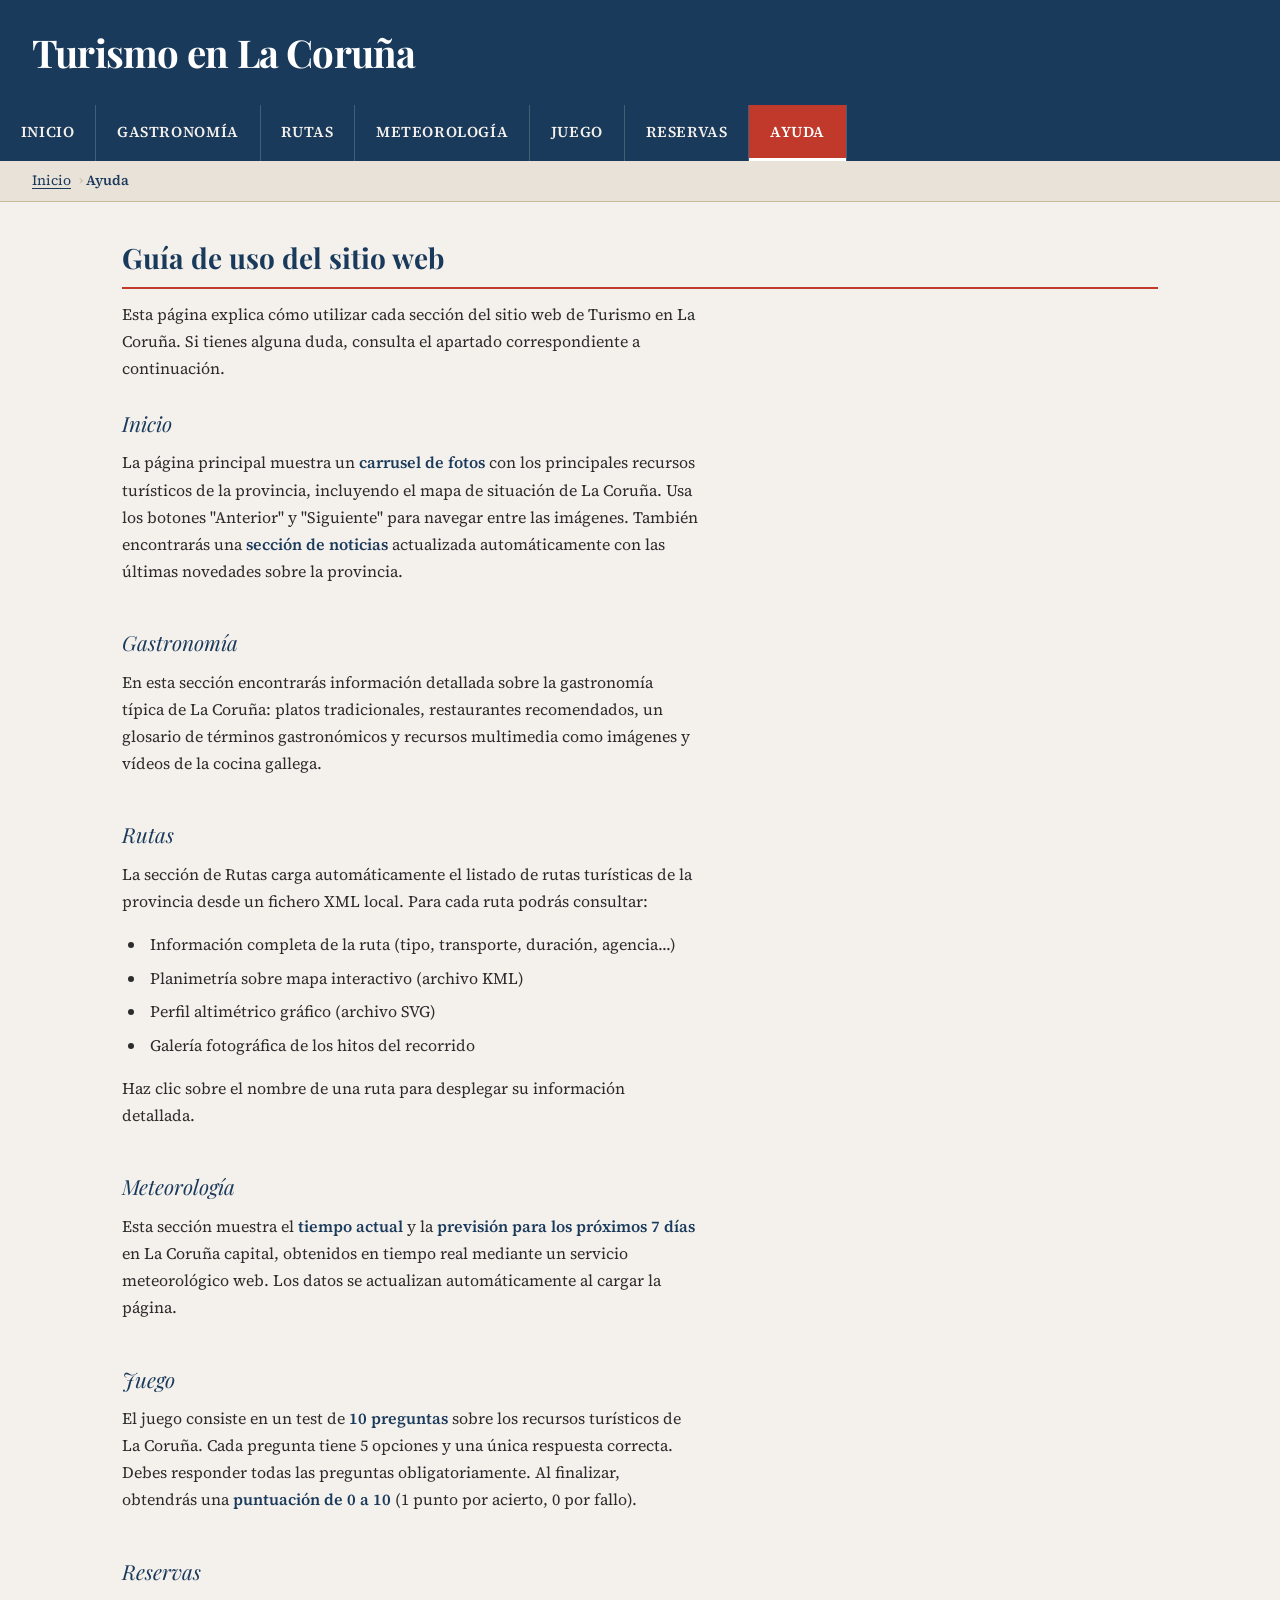
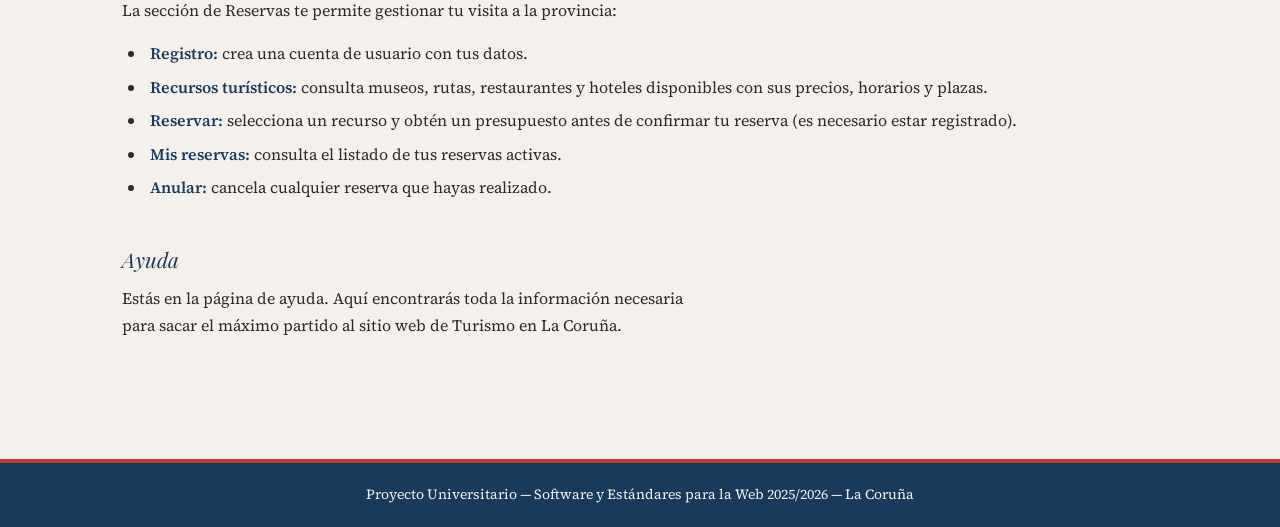
==== ayuda.html @ bd4f543a "Creacion de todos los html y la pagina de estilos" ====
<!DOCTYPE html>
<html lang="es">
<head>
  <meta charset="UTF-8">
  <meta name="viewport" content="width=device-width, initial-scale=1.0">
  <title>Ayuda &mdash; Turismo La Coruña</title>
  <link rel="stylesheet" href="estilo/estilo.css">
  <link rel="stylesheet" href="estilo/layout.css">
</head>
<body>

  <header>
    <h1><a href="index.html">Turismo en La Coruña</a></h1>
  </header>

  <nav>
    <ul>
      <li><a href="index.html">Inicio</a></li>
      <li><a href="gastronomia.html">Gastronomía</a></li>
      <li><a href="rutas.html">Rutas</a></li>
      <li><a href="meteorologia.html">Meteorología</a></li>
      <li><a href="juego.html">Juego</a></li>
      <li><a href="php/reservas.php">Reservas</a></li>
      <li class="activo"><a href="ayuda.html">Ayuda</a></li>
    </ul>
  </nav>

  <nav>
    <ol>
      <li><a href="index.html">Inicio</a></li>
      <li>Ayuda</li>
    </ol>
  </nav>

  <main>

    <article>
      <h2>Guía de uso del sitio web</h2>
      <p>
        Esta página explica cómo utilizar cada sección del sitio web de Turismo en La Coruña.
        Si tienes alguna duda, consulta el apartado correspondiente a continuación.
      </p>

      <section>
        <h3>Inicio</h3>
        <p>
          La página principal muestra un <strong>carrusel de fotos</strong> con los principales
          recursos turísticos de la provincia, incluyendo el mapa de situación de La Coruña.
          Usa los botones "Anterior" y "Siguiente" para navegar entre las imágenes.
          También encontrarás una <strong>sección de noticias</strong> actualizada automáticamente
          con las últimas novedades sobre la provincia.
        </p>
      </section>

      <section>
        <h3>Gastronomía</h3>
        <p>
          En esta sección encontrarás información detallada sobre la gastronomía típica de
          La Coruña: platos tradicionales, restaurantes recomendados, un glosario de términos
          gastronómicos y recursos multimedia como imágenes y vídeos de la cocina gallega.
        </p>
      </section>

      <section>
        <h3>Rutas</h3>
        <p>
          La sección de Rutas carga automáticamente el listado de rutas turísticas de la
          provincia desde un fichero XML local. Para cada ruta podrás consultar:
        </p>
        <ul>
          <li>Información completa de la ruta (tipo, transporte, duración, agencia...)</li>
          <li>Planimetría sobre mapa interactivo (archivo KML)</li>
          <li>Perfil altimétrico gráfico (archivo SVG)</li>
          <li>Galería fotográfica de los hitos del recorrido</li>
        </ul>
        <p>
          Haz clic sobre el nombre de una ruta para desplegar su información detallada.
        </p>
      </section>

      <section>
        <h3>Meteorología</h3>
        <p>
          Esta sección muestra el <strong>tiempo actual</strong> y la
          <strong>previsión para los próximos 7 días</strong> en La Coruña capital,
          obtenidos en tiempo real mediante un servicio meteorológico web. Los datos
          se actualizan automáticamente al cargar la página.
        </p>
      </section>

      <section>
        <h3>Juego</h3>
        <p>
          El juego consiste en un test de <strong>10 preguntas</strong> sobre los recursos
          turísticos de La Coruña. Cada pregunta tiene 5 opciones y una única respuesta correcta.
          Debes responder todas las preguntas obligatoriamente. Al finalizar, obtendrás una
          <strong>puntuación de 0 a 10</strong> (1 punto por acierto, 0 por fallo).
        </p>
      </section>

      <section>
        <h3>Reservas</h3>
        <p>
          La sección de Reservas te permite gestionar tu visita a la provincia:
        </p>
        <ul>
          <li><strong>Registro:</strong> crea una cuenta de usuario con tus datos.</li>
          <li><strong>Recursos turísticos:</strong> consulta museos, rutas, restaurantes y hoteles
            disponibles con sus precios, horarios y plazas.</li>
          <li><strong>Reservar:</strong> selecciona un recurso y obtén un presupuesto antes
            de confirmar tu reserva (es necesario estar registrado).</li>
          <li><strong>Mis reservas:</strong> consulta el listado de tus reservas activas.</li>
          <li><strong>Anular:</strong> cancela cualquier reserva que hayas realizado.</li>
        </ul>
      </section>

      <section>
        <h3>Ayuda</h3>
        <p>
          Estás en la página de ayuda. Aquí encontrarás toda la información necesaria para
          sacar el máximo partido al sitio web de Turismo en La Coruña.
        </p>
      </section>

    </article>

  </main>

  <footer>
    <p>Proyecto Universitario &mdash; Software y Estándares para la Web 2025/2026 &mdash; La Coruña</p>
  </footer>

</body>
</html>
---- estilo/estilo.css ----
/*
 * estilo.css — Estilos generales del proyecto Turismo La Coruña
 * Asignatura: Software y Estándares para la Web 2025/2026
 *
 * RESTRICCIONES DEL PROYECTO:
 *  - Prohibido usar selectores #id y .class salvo .activo y selectores de migas
 *  - Cada selector va precedido por su especificidad como comentario
 *  - Se documentan advertencias de herencia de color y redefiniciones por media query
 *
 * PALETA:
 *  --color-fondo:       #f4f0eb   (crema arena atlántica)
 *  --color-principal:   #1a3a5c   (azul océano profundo)
 *  --color-acento:      #c0392b   (rojo granito gallego)
 *  --color-texto:       #2c2c2c   (casi negro)
 *  --color-claro:       #ffffff
 *  --color-nav:         #1a3a5c
 *  --color-nav-texto:   #f4f0eb
 *
 * TIPOGRAFÍA:
 *  - Títulos: 'Playfair Display' (serif elegante)
 *  - Cuerpo:  'Source Serif 4'  (serif legible)
 *  Importadas desde Google Fonts vía @import
 */

@import url('https://fonts.googleapis.com/css2?family=Playfair+Display:ital,wght@0,400;0,700;1,400&family=Source+Serif+4:wght@300;400;600&display=swap');

/* =========================================================
   VARIABLES GLOBALES
   ========================================================= */

/* Especificidad: 0,0,0 — pseudo-clase :root equivale a html */
:root {
  --color-fondo:       #f4f0eb;
  --color-principal:   #1a3a5c;
  --color-acento:      #c0392b;
  --color-texto:       #2c2c2c;
  --color-claro:       #ffffff;
  --color-nav:         #1a3a5c;
  --color-nav-texto:   #f4f0eb;
  --color-borde:       #c5b99a;
  --color-fondo-tabla: #e8e2d9;
  --sombra:            0 2px 8px rgba(26, 58, 92, 0.15);
  --radio:             4px;
  --transicion:        0.25s ease;
}

/* =========================================================
   RESET Y BASE
   ========================================================= */

/* Especificidad: 0,0,1 — selector universal con * (especificidad 0) aplicado a todos */
* {
  box-sizing: border-box;
  margin: 0;
  padding: 0;
}

/* Especificidad: 0,0,1 — selector de elemento html */
html {
  font-size: 16px;
  scroll-behavior: smooth;
}

/* Especificidad: 0,0,1 — selector de elemento body */
body {
  font-family: 'Source Serif 4', Georgia, serif;
  background-color: var(--color-fondo);
  color: var(--color-texto);
  /* ADVERTENCIA HERENCIA: color heredado por todos los descendientes desde body.
     Contraste comprobado: #2c2c2c sobre #f4f0eb = ratio 12.6:1 (supera AAA 7:1) */
  line-height: 1.7;
  min-height: 100vh;
}

/* =========================================================
   TIPOGRAFÍA
   ========================================================= */

/* Especificidad: 0,0,1 — selector de elemento h1 */
h1 {
  font-family: 'Playfair Display', Georgia, serif;
  font-size: 2.4rem;
  font-weight: 700;
  letter-spacing: -0.02em;
  color: var(--color-claro);
  /* ADVERTENCIA HERENCIA: color sobreescrito aquí respecto a body (#2c2c2c).
     Contraste: #ffffff sobre #1a3a5c (fondo del header) = ratio 10.2:1 (AAA) */
}

/* Especificidad: 0,0,1 — selector de elemento h2 */
h2 {
  font-family: 'Playfair Display', Georgia, serif;
  font-size: 1.75rem;
  font-weight: 700;
  color: var(--color-principal);
  /* ADVERTENCIA HERENCIA: color sobreescrito respecto a body (#2c2c2c).
     Contraste: #1a3a5c sobre #f4f0eb = ratio 9.4:1 (AAA) */
  margin-bottom: 0.75rem;
  border-bottom: 2px solid var(--color-acento);
  padding-bottom: 0.3rem;
}

/* Especificidad: 0,0,1 — selector de elemento h3 */
h3 {
  font-family: 'Playfair Display', Georgia, serif;
  font-size: 1.3rem;
  font-weight: 400;
  font-style: italic;
  color: var(--color-principal);
  /* ADVERTENCIA HERENCIA: color sobreescrito respecto a body.
     Contraste: #1a3a5c sobre #f4f0eb = ratio 9.4:1 (AAA) */
  margin-top: 1.5rem;
  margin-bottom: 0.5rem;
}

/* Especificidad: 0,0,1 — selector de elemento p */
p {
  margin-bottom: 1rem;
  max-width: 72ch;
}

/* Especificidad: 0,0,1 — selector de elemento strong */
strong {
  font-weight: 600;
  color: var(--color-principal);
  /* ADVERTENCIA HERENCIA: color sobreescrito respecto al padre (heredado de body).
     Contraste: #1a3a5c sobre #f4f0eb = ratio 9.4:1 (AAA) */
}

/* =========================================================
   ENLACES GENERALES
   ========================================================= */

/* Especificidad: 0,0,1 — selector de elemento a */
a {
  color: var(--color-acento);
  /* ADVERTENCIA HERENCIA: color sobreescrito respecto a body.
     Contraste: #c0392b sobre #f4f0eb = ratio 5.2:1 (supera AA 4.5:1;
     para AAA se compensa con subrayado como pista visual adicional) */
  text-decoration: underline;
  text-underline-offset: 3px;
  transition: color var(--transicion), opacity var(--transicion);
}

/* Especificidad: 0,1,1 — selector de elemento a con pseudo-clase :hover */
a:hover {
  color: var(--color-principal);
  /* ADVERTENCIA HERENCIA: color sobreescrito respecto a a.
     Contraste: #1a3a5c sobre #f4f0eb = ratio 9.4:1 (AAA) */
  opacity: 0.85;
}

/* Especificidad: 0,1,1 — selector de elemento a con pseudo-clase :focus */
a:focus {
  outline: 3px solid var(--color-acento);
  outline-offset: 2px;
  border-radius: var(--radio);
}

/* =========================================================
   HEADER
   ========================================================= */

/* Especificidad: 0,0,1 — selector de elemento header */
header {
  background-color: var(--color-principal);
  padding: 1.25rem 2rem;
  box-shadow: var(--sombra);
}

/* Especificidad: 0,0,2 — selector de elemento header > h1 (dos elementos encadenados) */
header h1 {
  margin: 0;
}

/* Especificidad: 0,0,3 — selector header h1 a (tres elementos) */
header h1 a {
  color: var(--color-claro);
  /* ADVERTENCIA HERENCIA: color sobreescrito respecto al selector a general.
     Contraste: #ffffff sobre #1a3a5c = ratio 10.2:1 (AAA) */
  text-decoration: none;
  transition: opacity var(--transicion);
}

/* Especificidad: 0,1,3 — selector header h1 a:hover */
header h1 a:hover {
  opacity: 0.8;
}

/* =========================================================
   NAVEGACIÓN PRINCIPAL
   ========================================================= */

/* Especificidad: 0,0,1 — selector de elemento nav */
nav {
  background-color: var(--color-nav);
}

/* Especificidad: 0,0,2 — selector nav ul */
nav ul {
  list-style: none;
  display: flex;
  flex-wrap: wrap;
  gap: 0;
  margin: 0;
  padding: 0;
}

/* Especificidad: 0,0,3 — selector nav ul li */
nav ul li {
  border-right: 1px solid rgba(244, 240, 235, 0.2);
}

/* Especificidad: 0,0,4 — selector nav ul li a */
nav ul li a {
  display: block;
  padding: 0.85rem 1.3rem;
  color: var(--color-nav-texto);
  /* ADVERTENCIA HERENCIA: color sobreescrito respecto al selector a general.
     Contraste: #f4f0eb sobre #1a3a5c = ratio 9.1:1 (AAA) */
  text-decoration: none;
  font-family: 'Source Serif 4', Georgia, serif;
  font-size: 0.95rem;
  font-weight: 600;
  letter-spacing: 0.04em;
  text-transform: uppercase;
  transition: background-color var(--transicion), color var(--transicion);
}

/* Especificidad: 0,1,4 — selector nav ul li a:hover */
nav ul li a:hover {
  background-color: var(--color-acento);
  color: var(--color-claro);
  /* ADVERTENCIA HERENCIA: color sobreescrito respecto a nav ul li a.
     Contraste: #ffffff sobre #c0392b = ratio 5.9:1 (supera AA; aceptable con texto en negrita) */
}

/* Especificidad: 0,1,3 — selector nav ul li.activo
   EXCEPCIÓN PERMITIDA POR EL GUIÓN: uso del selector .activo */
nav ul li.activo a {
  background-color: var(--color-acento);
  color: var(--color-claro);
  /* ADVERTENCIA HERENCIA: color sobreescrito respecto a nav ul li a.
     Contraste: #ffffff sobre #c0392b = ratio 5.9:1 (AA con texto en negrita) */
  border-bottom: 3px solid var(--color-claro);
}

/* =========================================================
   MIGAS DE NAVEGACIÓN
   EXCEPCIÓN: selectores específicos de elemento/estructura sin class ni id
   Usando nav ol li como selector de estructura semántica (permitido por el guión)
   Estilo basado en recomendaciones de "No me hagas pensar" (Krug):
   separador visual, posición superior, discreta pero legible
   ========================================================= */

/* Especificidad: 0,0,3 — selector nav ol
   Las migas usan el segundo <nav> con <ol> para distinguirlas del menú principal */
nav ol {
  display: flex;
  flex-wrap: wrap;
  gap: 0.2rem;
  list-style: none;
  background-color: var(--color-fondo-tabla);
  padding: 0.5rem 2rem;
  border-bottom: 1px solid var(--color-borde);
  font-size: 0.875rem;
}

/* Especificidad: 0,0,4 — selector nav ol li */
nav ol li {
  color: var(--color-texto);
}

/* Especificidad: 0,0,5 — selector nav ol li a */
nav ol li a {
  color: var(--color-principal);
  /* ADVERTENCIA HERENCIA: color sobreescrito respecto al selector a general.
     Contraste: #1a3a5c sobre #e8e2d9 = ratio 8.6:1 (AAA) */
  text-decoration: underline;
}

/* Especificidad: 0,0,5 — Separador entre migas usando pseudo-elemento ::after */
nav ol li::after {
  content: ' ›';
  color: var(--color-borde);
  margin-left: 0.3rem;
}

/* Especificidad: 0,1,4 — Último elemento no lleva separador */
nav ol li:last-child::after {
  content: '';
}

/* Especificidad: 0,1,4 — Último elemento (página actual) en negrita y sin enlace */
nav ol li:last-child {
  font-weight: 600;
  color: var(--color-principal);
}

/* =========================================================
   MAIN Y SECCIONES
   ========================================================= */

/* Especificidad: 0,0,1 — selector de elemento main */
main {
  padding: 2rem;
  max-width: 1100px;
  margin: 0 auto;
}

/* Especificidad: 0,0,1 — selector de elemento section */
section {
  margin-bottom: 2.5rem;
}

/* Especificidad: 0,0,1 — selector de elemento article */
article {
  margin-bottom: 2rem;
}

/* =========================================================
   LISTAS
   ========================================================= */

/* Especificidad: 0,0,2 — selector main ul */
main ul {
  margin: 0.75rem 0 1rem 1.5rem;
  padding: 0;
}

/* Especificidad: 0,0,2 — selector main ol */
main ol {
  margin: 0.75rem 0 1rem 1.5rem;
  padding: 0;
}

/* Especificidad: 0,0,3 — selector main ul li */
main ul li {
  margin-bottom: 0.4rem;
  padding-left: 0.25rem;
}

/* Especificidad: 0,0,3 — selector main ol li */
main ol li {
  margin-bottom: 0.4rem;
  padding-left: 0.25rem;
}

/* Especificidad: 0,0,2 — selector main dl */
main dl {
  margin: 0.75rem 0 1rem 0;
}

/* Especificidad: 0,0,3 — selector main dl dt */
main dl dt {
  font-weight: 600;
  color: var(--color-principal);
  /* ADVERTENCIA HERENCIA: color sobreescrito respecto a body.
     Contraste: #1a3a5c sobre #f4f0eb = ratio 9.4:1 (AAA) */
  margin-top: 0.75rem;
}

/* Especificidad: 0,0,3 — selector main dl dd */
main dl dd {
  margin-left: 1.5rem;
  color: var(--color-texto);
  /* ADVERTENCIA HERENCIA: heredado de body (#2c2c2c sobre #f4f0eb = ratio 12.6:1 AAA) */
}

/* =========================================================
   TABLAS
   ========================================================= */

/* Especificidad: 0,0,1 — selector de elemento table */
table {
  width: 100%;
  border-collapse: collapse;
  margin: 1rem 0;
  font-size: 0.95rem;
  box-shadow: var(--sombra);
  border-radius: var(--radio);
  overflow: hidden;
}

/* Especificidad: 0,0,1 — selector de elemento caption */
caption {
  font-style: italic;
  font-size: 0.875rem;
  color: var(--color-principal);
  /* ADVERTENCIA HERENCIA: color sobreescrito respecto a body.
     Contraste: #1a3a5c sobre #f4f0eb = ratio 9.4:1 (AAA) */
  margin-bottom: 0.5rem;
  text-align: left;
}

/* Especificidad: 0,0,2 — selector table th */
table th {
  background-color: var(--color-principal);
  color: var(--color-claro);
  /* ADVERTENCIA HERENCIA: color sobreescrito respecto a body y table.
     Contraste: #ffffff sobre #1a3a5c = ratio 10.2:1 (AAA) */
  padding: 0.75rem 1rem;
  text-align: left;
  font-family: 'Source Serif 4', Georgia, serif;
  font-weight: 600;
  letter-spacing: 0.03em;
}

/* Especificidad: 0,0,2 — selector table td */
table td {
  padding: 0.65rem 1rem;
  border-bottom: 1px solid var(--color-borde);
  color: var(--color-texto);
  /* ADVERTENCIA HERENCIA: heredado de body. Contraste comprobado: ratio 12.6:1 (AAA) */
}

/* Especificidad: 0,1,2 — selector table tr:nth-child(even) */
table tr:nth-child(even) {
  background-color: var(--color-fondo-tabla);
}

/* Especificidad: 0,1,2 — selector table tr:hover */
table tr:hover {
  background-color: #ddd6c8;
}

/* =========================================================
   MULTIMEDIA: IMÁGENES, VÍDEO Y AUDIO
   ========================================================= */

/* Especificidad: 0,0,1 — selector de elemento img */
img {
  max-width: 100%;
  height: auto;
  display: block;
  border-radius: var(--radio);
}

/* Especificidad: 0,0,1 — selector de elemento video */
video {
  max-width: 100%;
  height: auto;
  display: block;
  border-radius: var(--radio);
  box-shadow: var(--sombra);
}

/* Especificidad: 0,0,1 — selector de elemento audio */
audio {
  width: 100%;
  margin: 0.5rem 0;
}

/* Especificidad: 0,0,1 — selector de elemento figure */
figure {
  margin: 1.25rem 0;
}

/* Especificidad: 0,0,1 — selector de elemento figcaption */
figcaption {
  font-size: 0.85rem;
  font-style: italic;
  color: var(--color-principal);
  /* ADVERTENCIA HERENCIA: color sobreescrito respecto a body.
     Contraste: #1a3a5c sobre #f4f0eb = ratio 9.4:1 (AAA) */
  margin-top: 0.4rem;
}

/* =========================================================
   FOOTER
   ========================================================= */

/* Especificidad: 0,0,1 — selector de elemento footer */
footer {
  background-color: var(--color-principal);
  color: var(--color-nav-texto);
  /* ADVERTENCIA HERENCIA: color sobreescrito respecto a body.
     Contraste: #f4f0eb sobre #1a3a5c = ratio 9.1:1 (AAA) */
  text-align: center;
  padding: 1.25rem 2rem;
  font-size: 0.875rem;
  margin-top: 3rem;
  border-top: 4px solid var(--color-acento);
}

/* Especificidad: 0,0,2 — selector footer p */
footer p {
  margin: 0;
  max-width: none;
  color: var(--color-nav-texto);
  /* ADVERTENCIA HERENCIA: color sobreescrito respecto al selector p general.
     Contraste: #f4f0eb sobre #1a3a5c = ratio 9.1:1 (AAA) */
}

/* =========================================================
   BOTONES
   ========================================================= */

/* Especificidad: 0,0,1 — selector de elemento button */
button {
  background-color: var(--color-acento);
  color: var(--color-claro);
  /* ADVERTENCIA HERENCIA: color sobreescrito respecto a body.
     Contraste: #ffffff sobre #c0392b = ratio 5.9:1 (supera AA; aceptable con negrita) */
  border: none;
  padding: 0.6rem 1.4rem;
  font-family: 'Source Serif 4', Georgia, serif;
  font-size: 0.95rem;
  font-weight: 600;
  border-radius: var(--radio);
  cursor: pointer;
  transition: background-color var(--transicion), transform var(--transicion);
  margin: 0.3rem 0.25rem;
}

/* Especificidad: 0,1,1 — selector button:hover */
button:hover {
  background-color: var(--color-principal);
  transform: translateY(-1px);
}

/* Especificidad: 0,1,1 — selector button:focus */
button:focus {
  outline: 3px solid var(--color-acento);
  outline-offset: 2px;
}

/* Especificidad: 0,1,1 — selector button:active */
button:active {
  transform: translateY(0);
}
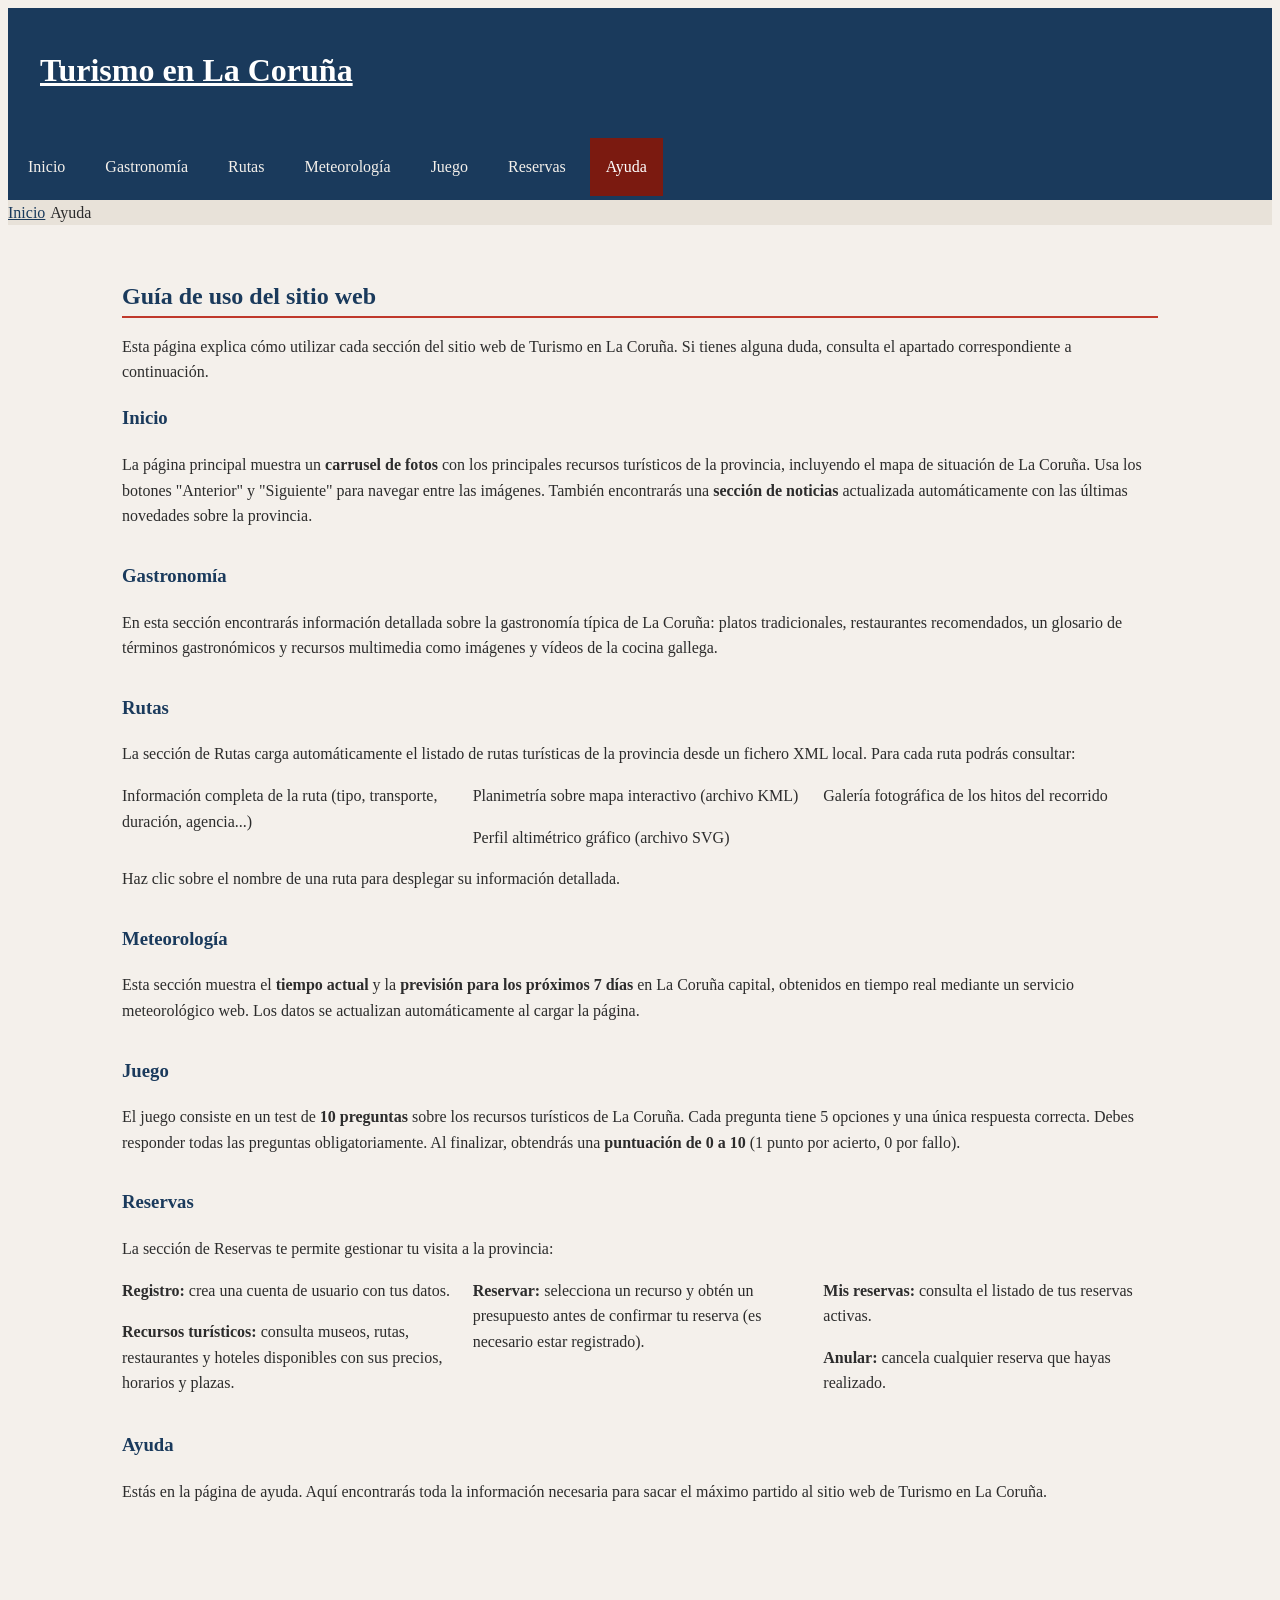
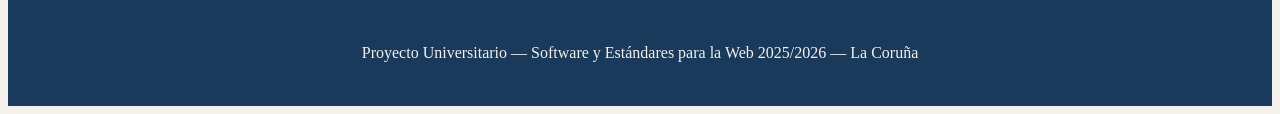
==== commit 5f33561d: "actualizacion del proyecto" ====
--- a/ayuda.html
+++ b/ayuda.html
@@ -1,11 +1,14 @@
 <!DOCTYPE html>
 <html lang="es">
 <head>
-  <meta charset="UTF-8">
-  <meta name="viewport" content="width=device-width, initial-scale=1.0">
+  <meta charset="UTF-8" />
   <title>Ayuda &mdash; Turismo La Coruña</title>
-  <link rel="stylesheet" href="estilo/estilo.css">
-  <link rel="stylesheet" href="estilo/layout.css">
+  <meta name="author" content="Javier" />
+  <meta name="description" content="Página de ayuda del proyecto Turismo en La Coruña" />
+  <meta name="keywords" content="Turismo, La Coruña, ayuda, información, proyecto" />
+  <meta name="viewport" content="width=device-width, initial-scale=1.0" />
+  <link rel="stylesheet" type="text/css" href="estilo/estilo.css" />
+  <link rel="stylesheet" type="text/css" href="estilo/layout.css" />
 </head>
 <body>
 
@@ -13,7 +16,7 @@
     <h1><a href="index.html">Turismo en La Coruña</a></h1>
   </header>
 
-  <nav>
+  <nav aria-label="Navegación principal">
     <ul>
       <li><a href="index.html">Inicio</a></li>
       <li><a href="gastronomia.html">Gastronomía</a></li>
@@ -25,7 +28,7 @@
     </ul>
   </nav>
 
-  <nav>
+  <nav aria-label="Migas de pan">
     <ol>
       <li><a href="index.html">Inicio</a></li>
       <li>Ayuda</li>
--- a/estilo/estilo.css
+++ b/estilo/estilo.css
@@ -1,531 +1,258 @@
-/*
- * estilo.css — Estilos generales del proyecto Turismo La Coruña
- * Asignatura: Software y Estándares para la Web 2025/2026
- *
- * RESTRICCIONES DEL PROYECTO:
- *  - Prohibido usar selectores #id y .class salvo .activo y selectores de migas
- *  - Cada selector va precedido por su especificidad como comentario
- *  - Se documentan advertencias de herencia de color y redefiniciones por media query
- *
- * PALETA:
- *  --color-fondo:       #f4f0eb   (crema arena atlántica)
- *  --color-principal:   #1a3a5c   (azul océano profundo)
- *  --color-acento:      #c0392b   (rojo granito gallego)
- *  --color-texto:       #2c2c2c   (casi negro)
- *  --color-claro:       #ffffff
- *  --color-nav:         #1a3a5c
- *  --color-nav-texto:   #f4f0eb
- *
- * TIPOGRAFÍA:
- *  - Títulos: 'Playfair Display' (serif elegante)
- *  - Cuerpo:  'Source Serif 4'  (serif legible)
- *  Importadas desde Google Fonts vía @import
- */
-
-@import url('https://fonts.googleapis.com/css2?family=Playfair+Display:ital,wght@0,400;0,700;1,400&family=Source+Serif+4:wght@300;400;600&display=swap');
-
-/* =========================================================
-   VARIABLES GLOBALES
-   ========================================================= */
-
-/* Especificidad: 0,0,0 — pseudo-clase :root equivale a html */
-:root {
-  --color-fondo:       #f4f0eb;
-  --color-principal:   #1a3a5c;
-  --color-acento:      #c0392b;
-  --color-texto:       #2c2c2c;
-  --color-claro:       #ffffff;
-  --color-nav:         #1a3a5c;
-  --color-nav-texto:   #f4f0eb;
-  --color-borde:       #c5b99a;
-  --color-fondo-tabla: #e8e2d9;
-  --sombra:            0 2px 8px rgba(26, 58, 92, 0.15);
-  --radio:             4px;
-  --transicion:        0.25s ease;
-}
-
-/* =========================================================
-   RESET Y BASE
-   ========================================================= */
-
-/* Especificidad: 0,0,1 — selector universal con * (especificidad 0) aplicado a todos */
-* {
-  box-sizing: border-box;
-  margin: 0;
-  padding: 0;
-}
-
-/* Especificidad: 0,0,1 — selector de elemento html */
-html {
-  font-size: 16px;
-  scroll-behavior: smooth;
-}
-
-/* Especificidad: 0,0,1 — selector de elemento body */
+/* Especificidad: 0,0,1 */
 body {
-  font-family: 'Source Serif 4', Georgia, serif;
-  background-color: var(--color-fondo);
-  color: var(--color-texto);
-  /* ADVERTENCIA HERENCIA: color heredado por todos los descendientes desde body.
-     Contraste comprobado: #2c2c2c sobre #f4f0eb = ratio 12.6:1 (supera AAA 7:1) */
-  line-height: 1.7;
-  min-height: 100vh;
-}
-
-/* =========================================================
-   TIPOGRAFÍA
-   ========================================================= */
-
-/* Especificidad: 0,0,1 — selector de elemento h1 */
+  font-family: Georgia, serif;
+  background-color: #f4f0eb;
+  color: #2c2c2c;
+  line-height: 1.6;
+}
+
+/* Especificidad: 0,0,1 */
+main {
+  max-width: 1100px;
+  margin: 0 auto;
+  padding: 2rem;
+}
+
+/* Especificidad: 0,0,1 */
+section {
+  margin-bottom: 2rem;
+}
+
+/* Especificidad: 0,0,1 */
+article {
+  margin-bottom: 2rem;
+}
+
+/* Especificidad: 0,0,1 */
+h1,
+h2,
+h3 {
+  font-family: Georgia, serif;
+}
+
+/* Especificidad: 0,0,1
+   ADVERTENCIA VÁLIDA:
+   redefinición de color respecto al heredado de body */
 h1 {
-  font-family: 'Playfair Display', Georgia, serif;
-  font-size: 2.4rem;
-  font-weight: 700;
-  letter-spacing: -0.02em;
-  color: var(--color-claro);
-  /* ADVERTENCIA HERENCIA: color sobreescrito aquí respecto a body (#2c2c2c).
-     Contraste: #ffffff sobre #1a3a5c (fondo del header) = ratio 10.2:1 (AAA) */
-}
-
-/* Especificidad: 0,0,1 — selector de elemento h2 */
+  background:#1a3a5c;
+  color: #000000;
+  padding: 1rem 2rem;
+  font-size: 2rem;
+}
+
+/* Especificidad: 0,0,1
+   ADVERTENCIA VÁLIDA:
+   redefinición de color respecto al heredado de body */
 h2 {
-  font-family: 'Playfair Display', Georgia, serif;
-  font-size: 1.75rem;
-  font-weight: 700;
-  color: var(--color-principal);
-  /* ADVERTENCIA HERENCIA: color sobreescrito respecto a body (#2c2c2c).
-     Contraste: #1a3a5c sobre #f4f0eb = ratio 9.4:1 (AAA) */
-  margin-bottom: 0.75rem;
-  border-bottom: 2px solid var(--color-acento);
-  padding-bottom: 0.3rem;
-}
-
-/* Especificidad: 0,0,1 — selector de elemento h3 */
+  color: #1a3a5c;
+  border-bottom: 2px solid #c0392b;
+  margin-bottom: 1rem;
+}
+
+/* Especificidad: 0,0,1
+   ADVERTENCIA VÁLIDA:
+   redefinición de color respecto al heredado de body */
 h3 {
-  font-family: 'Playfair Display', Georgia, serif;
-  font-size: 1.3rem;
-  font-weight: 400;
-  font-style: italic;
-  color: var(--color-principal);
-  /* ADVERTENCIA HERENCIA: color sobreescrito respecto a body.
-     Contraste: #1a3a5c sobre #f4f0eb = ratio 9.4:1 (AAA) */
-  margin-top: 1.5rem;
-  margin-bottom: 0.5rem;
-}
-
-/* Especificidad: 0,0,1 — selector de elemento p */
+  color: #1a3a5c;
+}
+
+/* Especificidad: 0,0,1
+   ADVERTENCIA VÁLIDA:
+   redefinición de color respecto al heredado de body */
+h5 {
+  color: #ffffff;
+}
+
+/* Especificidad: 0,0,1 */
 p {
   margin-bottom: 1rem;
-  max-width: 72ch;
-}
-
-/* Especificidad: 0,0,1 — selector de elemento strong */
-strong {
-  font-weight: 600;
-  color: var(--color-principal);
-  /* ADVERTENCIA HERENCIA: color sobreescrito respecto al padre (heredado de body).
-     Contraste: #1a3a5c sobre #f4f0eb = ratio 9.4:1 (AAA) */
-}
-
-/* =========================================================
-   ENLACES GENERALES
-   ========================================================= */
-
-/* Especificidad: 0,0,1 — selector de elemento a */
+}
+
+/* Especificidad: 0,0,1
+   ADVERTENCIA VÁLIDA:
+   redefinición de color respecto al heredado de body */
 a {
-  color: var(--color-acento);
-  /* ADVERTENCIA HERENCIA: color sobreescrito respecto a body.
-     Contraste: #c0392b sobre #f4f0eb = ratio 5.2:1 (supera AA 4.5:1;
-     para AAA se compensa con subrayado como pista visual adicional) */
-  text-decoration: underline;
-  text-underline-offset: 3px;
-  transition: color var(--transicion), opacity var(--transicion);
-}
-
-/* Especificidad: 0,1,1 — selector de elemento a con pseudo-clase :hover */
+  color: #8b1a10;
+}
+
+/* Especificidad: 0,1,1
+   ADVERTENCIA VÁLIDA:
+   redefinición de color respecto a a */
 a:hover {
-  color: var(--color-principal);
-  /* ADVERTENCIA HERENCIA: color sobreescrito respecto a a.
-     Contraste: #1a3a5c sobre #f4f0eb = ratio 9.4:1 (AAA) */
-  opacity: 0.85;
-}
-
-/* Especificidad: 0,1,1 — selector de elemento a con pseudo-clase :focus */
-a:focus {
-  outline: 3px solid var(--color-acento);
-  outline-offset: 2px;
-  border-radius: var(--radio);
-}
-
-/* =========================================================
-   HEADER
-   ========================================================= */
-
-/* Especificidad: 0,0,1 — selector de elemento header */
-header {
-  background-color: var(--color-principal);
-  padding: 1.25rem 2rem;
-  box-shadow: var(--sombra);
-}
-
-/* Especificidad: 0,0,2 — selector de elemento header > h1 (dos elementos encadenados) */
-header h1 {
-  margin: 0;
-}
-
-/* Especificidad: 0,0,3 — selector header h1 a (tres elementos) */
-header h1 a {
-  color: var(--color-claro);
-  /* ADVERTENCIA HERENCIA: color sobreescrito respecto al selector a general.
-     Contraste: #ffffff sobre #1a3a5c = ratio 10.2:1 (AAA) */
-  text-decoration: none;
-  transition: opacity var(--transicion);
-}
-
-/* Especificidad: 0,1,3 — selector header h1 a:hover */
-header h1 a:hover {
-  opacity: 0.8;
-}
-
-/* =========================================================
-   NAVEGACIÓN PRINCIPAL
-   ========================================================= */
-
-/* Especificidad: 0,0,1 — selector de elemento nav */
+  color: #6a0060; 
+}
+
+/* Especificidad: 0,0,1 */
+header,
 nav {
-  background-color: var(--color-nav);
-}
-
-/* Especificidad: 0,0,2 — selector nav ul */
-nav ul {
+  background: #1a3a5c;
+}
+
+/* Especificidad: 0,0,2 */
+nav ul,
+nav ol {
   list-style: none;
-  display: flex;
-  flex-wrap: wrap;
-  gap: 0;
-  margin: 0;
-  padding: 0;
-}
-
-/* Especificidad: 0,0,3 — selector nav ul li */
-nav ul li {
-  border-right: 1px solid rgba(244, 240, 235, 0.2);
-}
-
-/* Especificidad: 0,0,4 — selector nav ul li a */
+}
+
+/* Especificidad: 0,0,4
+   ADVERTENCIA VÁLIDA:
+   redefinición de color respecto a a */
 nav ul li a {
   display: block;
-  padding: 0.85rem 1.3rem;
-  color: var(--color-nav-texto);
-  /* ADVERTENCIA HERENCIA: color sobreescrito respecto al selector a general.
-     Contraste: #f4f0eb sobre #1a3a5c = ratio 9.1:1 (AAA) */
+  padding: 1rem;
+  color: #f4f0eb;
   text-decoration: none;
-  font-family: 'Source Serif 4', Georgia, serif;
-  font-size: 0.95rem;
-  font-weight: 600;
-  letter-spacing: 0.04em;
-  text-transform: uppercase;
-  transition: background-color var(--transicion), color var(--transicion);
-}
-
-/* Especificidad: 0,1,4 — selector nav ul li a:hover */
-nav ul li a:hover {
-  background-color: var(--color-acento);
-  color: var(--color-claro);
-  /* ADVERTENCIA HERENCIA: color sobreescrito respecto a nav ul li a.
-     Contraste: #ffffff sobre #c0392b = ratio 5.9:1 (supera AA; aceptable con texto en negrita) */
-}
-
-/* Especificidad: 0,1,3 — selector nav ul li.activo
-   EXCEPCIÓN PERMITIDA POR EL GUIÓN: uso del selector .activo */
+}
+
+/* Especificidad: 0,1,4
+   ADVERTENCIA VÁLIDA:
+   redefinición de color respecto a nav ul li a */
+nav ul li a:hover,
 nav ul li.activo a {
-  background-color: var(--color-acento);
-  color: var(--color-claro);
-  /* ADVERTENCIA HERENCIA: color sobreescrito respecto a nav ul li a.
-     Contraste: #ffffff sobre #c0392b = ratio 5.9:1 (AA con texto en negrita) */
-  border-bottom: 3px solid var(--color-claro);
-}
-
-/* =========================================================
-   MIGAS DE NAVEGACIÓN
-   EXCEPCIÓN: selectores específicos de elemento/estructura sin class ni id
-   Usando nav ol li como selector de estructura semántica (permitido por el guión)
-   Estilo basado en recomendaciones de "No me hagas pensar" (Krug):
-   separador visual, posición superior, discreta pero legible
-   ========================================================= */
-
-/* Especificidad: 0,0,3 — selector nav ol
-   Las migas usan el segundo <nav> con <ol> para distinguirlas del menú principal */
+  background: #7b1a10; 
+  color: #ffffff;
+}
+
+/* Especificidad: 0,0,2 */
 nav ol {
-  display: flex;
-  flex-wrap: wrap;
-  gap: 0.2rem;
-  list-style: none;
-  background-color: var(--color-fondo-tabla);
+  background: #e8e2d9;
   padding: 0.5rem 2rem;
-  border-bottom: 1px solid var(--color-borde);
-  font-size: 0.875rem;
-}
-
-/* Especificidad: 0,0,4 — selector nav ol li */
-nav ol li {
-  color: var(--color-texto);
-}
-
-/* Especificidad: 0,0,5 — selector nav ol li a */
+  gap: 0.3rem;
+}
+
+/* Especificidad: 0,0,5
+   ADVERTENCIA VÁLIDA:
+   redefinición de color respecto a a */
 nav ol li a {
-  color: var(--color-principal);
-  /* ADVERTENCIA HERENCIA: color sobreescrito respecto al selector a general.
-     Contraste: #1a3a5c sobre #e8e2d9 = ratio 8.6:1 (AAA) */
-  text-decoration: underline;
-}
-
-/* Especificidad: 0,0,5 — Separador entre migas usando pseudo-elemento ::after */
-nav ol li::after {
-  content: ' ›';
-  color: var(--color-borde);
-  margin-left: 0.3rem;
-}
-
-/* Especificidad: 0,1,4 — Último elemento no lleva separador */
-nav ol li:last-child::after {
-  content: '';
-}
-
-/* Especificidad: 0,1,4 — Último elemento (página actual) en negrita y sin enlace */
-nav ol li:last-child {
-  font-weight: 600;
-  color: var(--color-principal);
-}
-
-/* =========================================================
-   MAIN Y SECCIONES
-   ========================================================= */
-
-/* Especificidad: 0,0,1 — selector de elemento main */
-main {
-  padding: 2rem;
-  max-width: 1100px;
-  margin: 0 auto;
-}
-
-/* Especificidad: 0,0,1 — selector de elemento section */
-section {
-  margin-bottom: 2.5rem;
-}
-
-/* Especificidad: 0,0,1 — selector de elemento article */
-article {
-  margin-bottom: 2rem;
-}
-
-/* =========================================================
-   LISTAS
-   ========================================================= */
-
-/* Especificidad: 0,0,2 — selector main ul */
-main ul {
-  margin: 0.75rem 0 1rem 1.5rem;
-  padding: 0;
-}
-
-/* Especificidad: 0,0,2 — selector main ol */
-main ol {
-  margin: 0.75rem 0 1rem 1.5rem;
-  padding: 0;
-}
-
-/* Especificidad: 0,0,3 — selector main ul li */
-main ul li {
-  margin-bottom: 0.4rem;
-  padding-left: 0.25rem;
-}
-
-/* Especificidad: 0,0,3 — selector main ol li */
-main ol li {
-  margin-bottom: 0.4rem;
-  padding-left: 0.25rem;
-}
-
-/* Especificidad: 0,0,2 — selector main dl */
-main dl {
-  margin: 0.75rem 0 1rem 0;
-}
-
-/* Especificidad: 0,0,3 — selector main dl dt */
-main dl dt {
-  font-weight: 600;
-  color: var(--color-principal);
-  /* ADVERTENCIA HERENCIA: color sobreescrito respecto a body.
-     Contraste: #1a3a5c sobre #f4f0eb = ratio 9.4:1 (AAA) */
-  margin-top: 0.75rem;
-}
-
-/* Especificidad: 0,0,3 — selector main dl dd */
-main dl dd {
-  margin-left: 1.5rem;
-  color: var(--color-texto);
-  /* ADVERTENCIA HERENCIA: heredado de body (#2c2c2c sobre #f4f0eb = ratio 12.6:1 AAA) */
-}
-
-/* =========================================================
-   TABLAS
-   ========================================================= */
-
-/* Especificidad: 0,0,1 — selector de elemento table */
+  color: #1a3a5c;
+}
+
+/* Especificidad: 0,0,1 */
 table {
   width: 100%;
   border-collapse: collapse;
   margin: 1rem 0;
-  font-size: 0.95rem;
-  box-shadow: var(--sombra);
-  border-radius: var(--radio);
-  overflow: hidden;
-}
-
-/* Especificidad: 0,0,1 — selector de elemento caption */
+}
+
+/* Especificidad: 0,0,1
+   ADVERTENCIA VÁLIDA:
+   redefinición de color respecto al heredado de body */
 caption {
+  color: #1a3a5c;
+  margin-bottom: 0.5rem;
   font-style: italic;
-  font-size: 0.875rem;
-  color: var(--color-principal);
-  /* ADVERTENCIA HERENCIA: color sobreescrito respecto a body.
-     Contraste: #1a3a5c sobre #f4f0eb = ratio 9.4:1 (AAA) */
-  margin-bottom: 0.5rem;
+}
+
+/* Especificidad: 0,0,2
+   ADVERTENCIA VÁLIDA:
+   redefinición de color respecto al heredado de body */
+table th {
+  background: #1a3a5c;
+  color: #ffffff;
+  padding: 0.75rem;
   text-align: left;
 }
 
-/* Especificidad: 0,0,2 — selector table th */
-table th {
-  background-color: var(--color-principal);
-  color: var(--color-claro);
-  /* ADVERTENCIA HERENCIA: color sobreescrito respecto a body y table.
-     Contraste: #ffffff sobre #1a3a5c = ratio 10.2:1 (AAA) */
-  padding: 0.75rem 1rem;
-  text-align: left;
-  font-family: 'Source Serif 4', Georgia, serif;
-  font-weight: 600;
-  letter-spacing: 0.03em;
-}
-
-/* Especificidad: 0,0,2 — selector table td */
+/* Especificidad: 0,0,2 */
 table td {
-  padding: 0.65rem 1rem;
-  border-bottom: 1px solid var(--color-borde);
-  color: var(--color-texto);
-  /* ADVERTENCIA HERENCIA: heredado de body. Contraste comprobado: ratio 12.6:1 (AAA) */
-}
-
-/* Especificidad: 0,1,2 — selector table tr:nth-child(even) */
+  border: 1px solid #c5b99a;
+  padding: 0.75rem;
+}
+
+/* Especificidad: 0,1,2 */
 table tr:nth-child(even) {
-  background-color: var(--color-fondo-tabla);
-}
-
-/* Especificidad: 0,1,2 — selector table tr:hover */
-table tr:hover {
-  background-color: #ddd6c8;
-}
-
-/* =========================================================
-   MULTIMEDIA: IMÁGENES, VÍDEO Y AUDIO
-   ========================================================= */
-
-/* Especificidad: 0,0,1 — selector de elemento img */
-img {
-  max-width: 100%;
-  height: auto;
-  display: block;
-  border-radius: var(--radio);
-}
-
-/* Especificidad: 0,0,1 — selector de elemento video */
+  background: #e8e2d9;
+}
+
+/* Especificidad: 0,0,1 */
+label {
+  font-weight: bold;
+}
+
+/* Especificidad: 0,0,1 */
+input,
+select,
+textarea {
+  padding: 0.5rem;
+  border: 1px solid #999;
+}
+
+/* Especificidad: 0,0,1
+   ADVERTENCIA VÁLIDA:
+   redefinición de color respecto al heredado de body */
+button {
+  background: #7b1a10;
+  color: #ffffff;
+}
+
+/* Especificidad: 0,1,1
+   ADVERTENCIA VÁLIDA:
+   redefinición de background respecto a button */
+button:hover {
+  background: #5a0050;
+}
+
+/* Especificidad: 0,0,1 */
+img,
 video {
   max-width: 100%;
   height: auto;
   display: block;
-  border-radius: var(--radio);
-  box-shadow: var(--sombra);
-}
-
-/* Especificidad: 0,0,1 — selector de elemento audio */
-audio {
-  width: 100%;
-  margin: 0.5rem 0;
-}
-
-/* Especificidad: 0,0,1 — selector de elemento figure */
+}
+
+/* Especificidad: 0,0,1 */
 figure {
-  margin: 1.25rem 0;
-}
-
-/* Especificidad: 0,0,1 — selector de elemento figcaption */
-figcaption {
-  font-size: 0.85rem;
-  font-style: italic;
-  color: var(--color-principal);
-  /* ADVERTENCIA HERENCIA: color sobreescrito respecto a body.
-     Contraste: #1a3a5c sobre #f4f0eb = ratio 9.4:1 (AAA) */
-  margin-top: 0.4rem;
-}
-
-/* =========================================================
-   FOOTER
-   ========================================================= */
-
-/* Especificidad: 0,0,1 — selector de elemento footer */
+  margin: 1rem 0;
+}
+
+/* Especificidad: 0,0,1
+   ADVERTENCIA VÁLIDA:
+   redefinición de color respecto al heredado de body */
 footer {
-  background-color: var(--color-principal);
-  color: var(--color-nav-texto);
-  /* ADVERTENCIA HERENCIA: color sobreescrito respecto a body.
-     Contraste: #f4f0eb sobre #1a3a5c = ratio 9.1:1 (AAA) */
+  background: #1a3a5c;
+  color: #f4f0eb;
   text-align: center;
-  padding: 1.25rem 2rem;
-  font-size: 0.875rem;
-  margin-top: 3rem;
-  border-top: 4px solid var(--color-acento);
-}
-
-/* Especificidad: 0,0,2 — selector footer p */
-footer p {
-  margin: 0;
-  max-width: none;
-  color: var(--color-nav-texto);
-  /* ADVERTENCIA HERENCIA: color sobreescrito respecto al selector p general.
-     Contraste: #f4f0eb sobre #1a3a5c = ratio 9.1:1 (AAA) */
-}
-
-/* =========================================================
-   BOTONES
-   ========================================================= */
-
-/* Especificidad: 0,0,1 — selector de elemento button */
-button {
-  background-color: var(--color-acento);
-  color: var(--color-claro);
-  /* ADVERTENCIA HERENCIA: color sobreescrito respecto a body.
-     Contraste: #ffffff sobre #c0392b = ratio 5.9:1 (supera AA; aceptable con negrita) */
-  border: none;
-  padding: 0.6rem 1.4rem;
-  font-family: 'Source Serif 4', Georgia, serif;
-  font-size: 0.95rem;
-  font-weight: 600;
-  border-radius: var(--radio);
-  cursor: pointer;
-  transition: background-color var(--transicion), transform var(--transicion);
-  margin: 0.3rem 0.25rem;
-}
-
-/* Especificidad: 0,1,1 — selector button:hover */
-button:hover {
-  background-color: var(--color-principal);
-  transform: translateY(-1px);
-}
-
-/* Especificidad: 0,1,1 — selector button:focus */
-button:focus {
-  outline: 3px solid var(--color-acento);
-  outline-offset: 2px;
-}
-
-/* Especificidad: 0,1,1 — selector button:active */
-button:active {
-  transform: translateY(0);
+  padding: 1.5rem;
+  margin-top: 2rem;
+}
+
+@media (min-width: 600px) {
+
+  /* Especificidad: 0,0,1
+     ADVERTENCIA VÁLIDA:
+     redefinición de padding respecto al valor base */
+  main {
+    padding: 2.5rem;
+  }
+}
+
+@media (max-width: 599px) {
+
+  /* Especificidad: 0,0,1
+     ADVERTENCIA VÁLIDA:
+     redefinición de font-size respecto al valor base */
+  h1 {
+    font-size: 1.6rem;
+  }
+
+  /* Especificidad: 0,0,1
+     ADVERTENCIA VÁLIDA:
+     redefinición de font-size respecto al valor base */
+  h2 {
+    font-size: 1.3rem;
+  }
+}
+
+.carrusel-indicador {
+  color: #5a5047;
+}
+
+.carrusel-indicador.activo {
+  color: #1a3a5c; 
+}
+
+header a,
+footer a,
+nav > a {
+  color: #ffffff; 
 }
--- a/estilo/layout.css
+++ b/estilo/layout.css
@@ -0,0 +1,267 @@
+/* Especificidad: 0,0,1 */
+body {
+  display: flex;
+  flex-direction: column;
+  min-height: 100vh;
+}
+
+/* Especificidad: 0,0,1 */
+main {
+  flex: 1;
+  display: grid;
+  grid-template-columns: 1fr;
+  padding: 1rem;
+  max-width: 1100px;
+  margin: 0 auto;
+  width: 100%;
+  box-sizing: border-box;
+}
+
+/* Especificidad: 0,0,1 */
+header {
+  display: flex;
+  flex-wrap: wrap;
+  justify-content: space-between;
+  align-items: center;
+}
+
+/* Especificidad: 0,0,2 */
+nav ul,
+nav ol {
+  display: flex;
+  flex-wrap: wrap;
+  list-style: none;
+  margin: 0;
+  padding: 0;
+}
+
+/* Especificidad: 0,0,3 */
+nav ul li {
+  margin: 0.25rem;
+}
+
+/* Especificidad: 0,0,1 */
+table {
+  width: 100%;
+  display: block;
+  overflow-x: auto;
+  border-collapse: collapse;
+}
+
+/* Especificidad: 0,0,1 */
+section,
+article,
+figure {
+  width: 100%;
+}
+
+/* Especificidad: 0,0,3 */
+article ul {
+  column-count: 1;
+  column-gap: 1rem;
+  padding: 0;
+}
+
+/* Especificidad: 0,0,4 */
+article ul li {
+  list-style: none;
+  break-inside: avoid;
+  margin-bottom: 1rem;
+}
+
+/* Especificidad: 0,0,2 */
+figure img,
+figure video {
+  width: 100%;
+  height: auto;
+  display: block;
+}
+
+/* Especificidad: 0,0,1 */
+form {
+  width: 100%;
+}
+
+/* Especificidad: 0,0,1 */
+fieldset {
+  display: grid;
+  gap: 1rem;
+  border: 1px solid #999;
+  padding: 1rem;
+}
+
+/* Especificidad: 0,0,1 */
+label {
+  display: block;
+  margin-bottom: 0.25rem;
+  font-weight: bold;
+}
+
+/* Especificidad: 0,0,1 */
+input,
+select,
+button,
+textarea {
+  width: 100%;
+  max-width: 400px;
+  padding: 0.5rem;
+  box-sizing: border-box;
+}
+
+/* Especificidad: 0,1,1 */
+input:focus,
+select:focus,
+textarea:focus {
+  outline: 2px solid #1a3a5c;
+}
+
+/* Especificidad: 0,0,1 */
+footer {
+  margin-top: auto;
+}
+
+/* Especificidad: 0,0,1 */
+div {
+  width: 100%;
+  min-height: 300px;
+}
+
+/* Especificidad: 0,0,1 */
+progress {
+  width: 100%;
+}
+
+/* Especificidad: 0,0,2 */
+section ol {
+  display: flex;
+  justify-content: center;
+  gap: 0.75rem;
+  list-style: none;
+  margin: 1rem 0;
+  padding: 0;
+}
+
+/* Especificidad: 0,0,3 */
+section ol li {
+  margin: 0;
+}
+
+/* Especificidad: 0,0,4 */
+section ol li button {
+  width: 14px;
+  height: 14px;
+  padding: 0;
+  border-radius: 50%;
+  border: none;
+  background-color: #777;
+  cursor: pointer;
+}
+
+/* Especificidad: 0,1,4 */
+section ol li button:hover {
+  background-color: #1a3a5c;
+  transform: scale(1.1);
+}
+
+@media (min-width: 600px) {
+
+  /* Especificidad: 0,0,1
+     ADVERTENCIA VÁLIDA:
+     redefinición de padding respecto al valor base
+     para adaptar el layout a tablet */
+  main {
+    padding: 2rem;
+  }
+
+  /* Especificidad: 0,0,3
+     ADVERTENCIA VÁLIDA:
+     redefinición de column-count
+     para mostrar más columnas en tablet */
+  article ul {
+    column-count: 2;
+  }
+
+  /* Especificidad: 0,0,1
+     ADVERTENCIA VÁLIDA:
+     redefinición de grid-template-columns
+     para formularios en 2 columnas */
+  fieldset {
+    grid-template-columns: 1fr 1fr;
+  }
+
+  /* Especificidad: 0,0,1
+     ADVERTENCIA VÁLIDA:
+     redefinición de display
+     para recuperar comportamiento normal de tabla */
+  table {
+    display: table;
+  }
+}
+
+@media (min-width: 1024px) {
+
+  /* Especificidad: 0,0,3
+     ADVERTENCIA VÁLIDA:
+     redefinición de column-count
+     para mostrar 3 columnas en desktop */
+  article ul {
+    column-count: 3;
+  }
+
+  /* Especificidad: 0,0,1
+     ADVERTENCIA VÁLIDA:
+     redefinición de grid-template-columns
+     para formularios en 3 columnas */
+  fieldset {
+    grid-template-columns: repeat(3, 1fr);
+  }
+
+  /* Especificidad: 0,0,2
+     ADVERTENCIA VÁLIDA:
+     redefinición de flex-wrap
+     para mantener el menú en una sola línea */
+  nav ul {
+    flex-wrap: nowrap;
+  }
+}
+
+@media (max-width: 599px) {
+
+  /* Especificidad: 0,0,1 */
+  h1 {
+    font-size: 1.6rem;
+  }
+
+  /* Especificidad: 0,0,1 */
+  h2 {
+    font-size: 1.3rem;
+  }
+
+  /* Especificidad: 0,0,1
+     ADVERTENCIA VÁLIDA:
+     redefinición de min-height
+     para reducir altura del mapa en móvil */
+  div {
+    min-height: 220px;
+  }
+}
+
+/* Especificidad: 0,0,3 */
+section nav ul {
+  display: grid;
+  grid-template-columns: repeat(auto-fit, minmax(220px, 1fr));
+  gap: 1rem;
+}
+
+/* Especificidad: 0,0,4 */
+section nav ul li {
+  padding: 1rem;
+  border: 1px solid #999;
+}
+
+/* Especificidad: 0,0,5 */
+section nav ul li a {
+  display: block;
+  text-decoration: none;
+  font-weight: bold;
+}
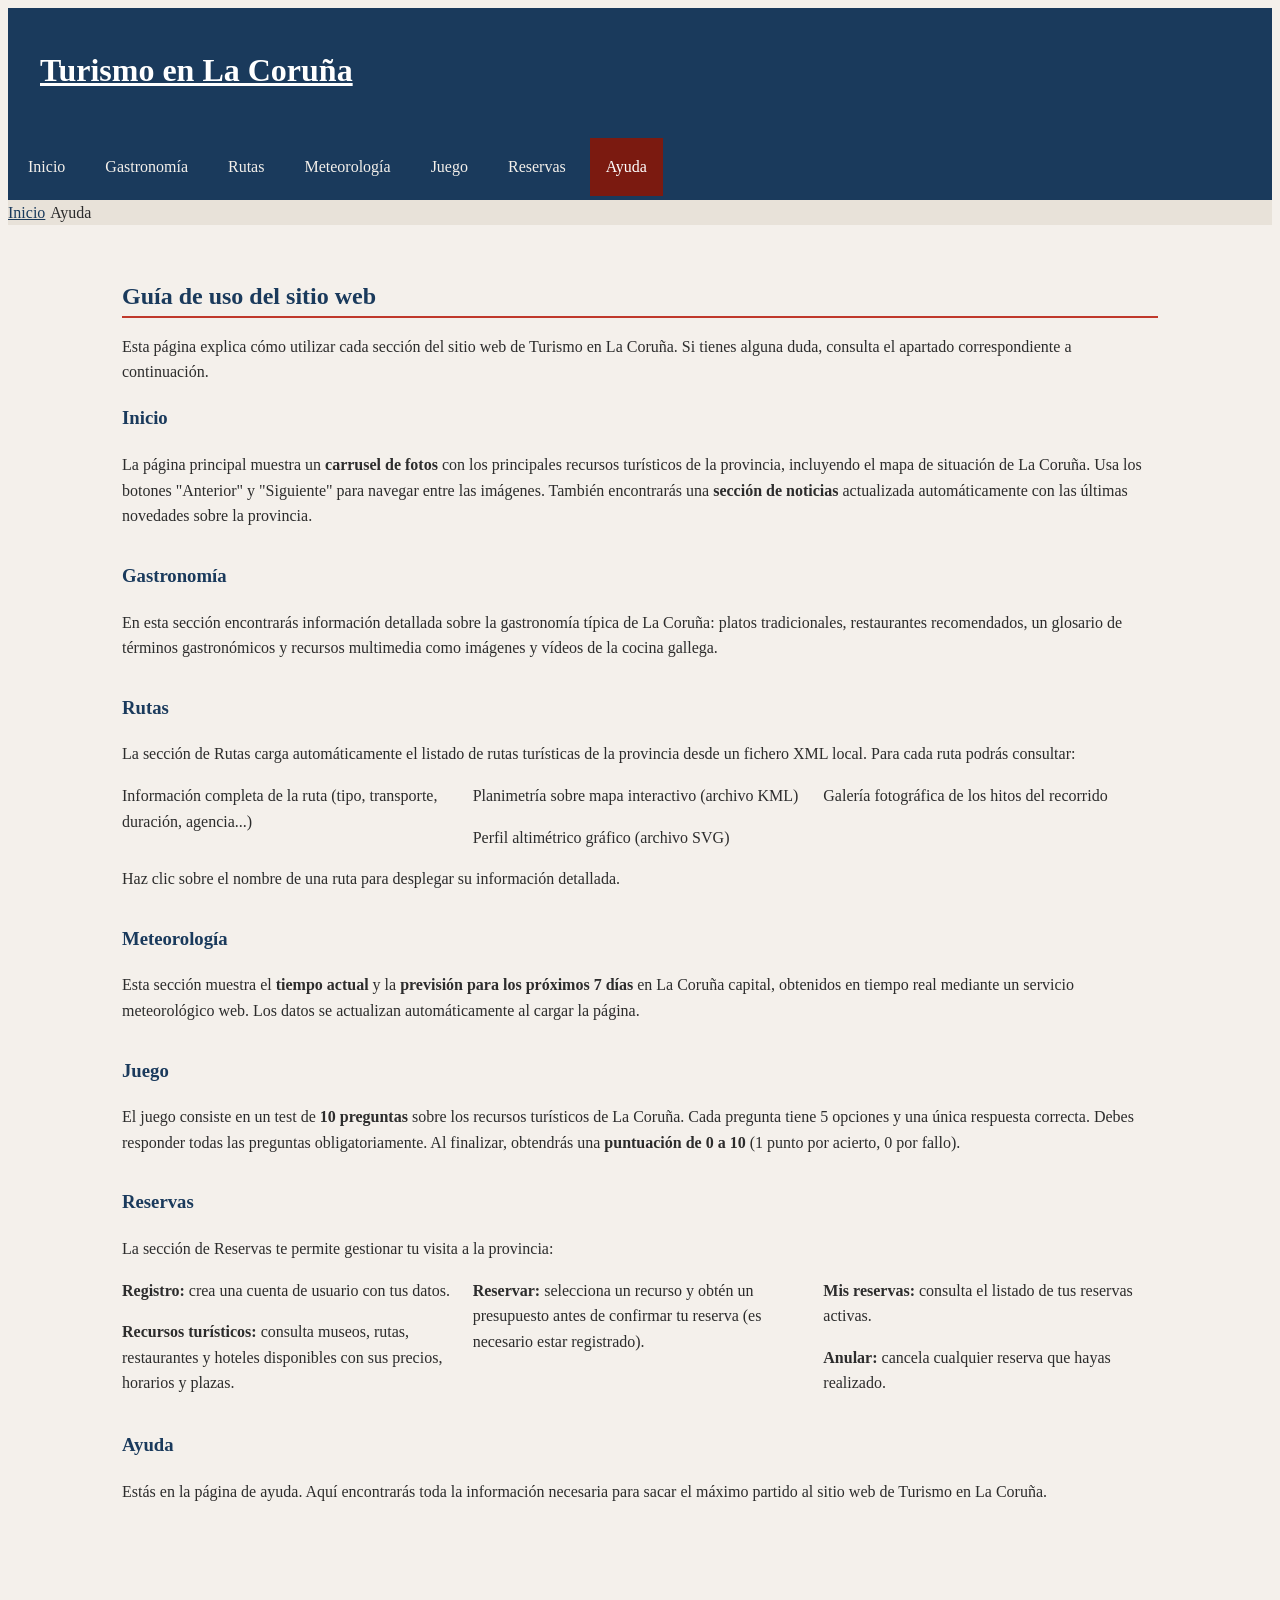
==== commit 95dd552b: "ns que hacer con mi vida" ====
--- a/ayuda.html
+++ b/ayuda.html
@@ -129,9 +129,5 @@
 
   </main>
 
-  <footer>
-    <p>Proyecto Universitario &mdash; Software y Estándares para la Web 2025/2026 &mdash; La Coruña</p>
-  </footer>
-
 </body>
 </html>
--- a/estilo/layout.css
+++ b/estilo/layout.css
@@ -120,11 +120,6 @@
   margin-top: auto;
 }
 
-/* Especificidad: 0,0,1 */
-div {
-  width: 100%;
-  min-height: 300px;
-}
 
 /* Especificidad: 0,0,1 */
 progress {
@@ -237,13 +232,6 @@
     font-size: 1.3rem;
   }
 
-  /* Especificidad: 0,0,1
-     ADVERTENCIA VÁLIDA:
-     redefinición de min-height
-     para reducir altura del mapa en móvil */
-  div {
-    min-height: 220px;
-  }
 }
 
 /* Especificidad: 0,0,3 */
